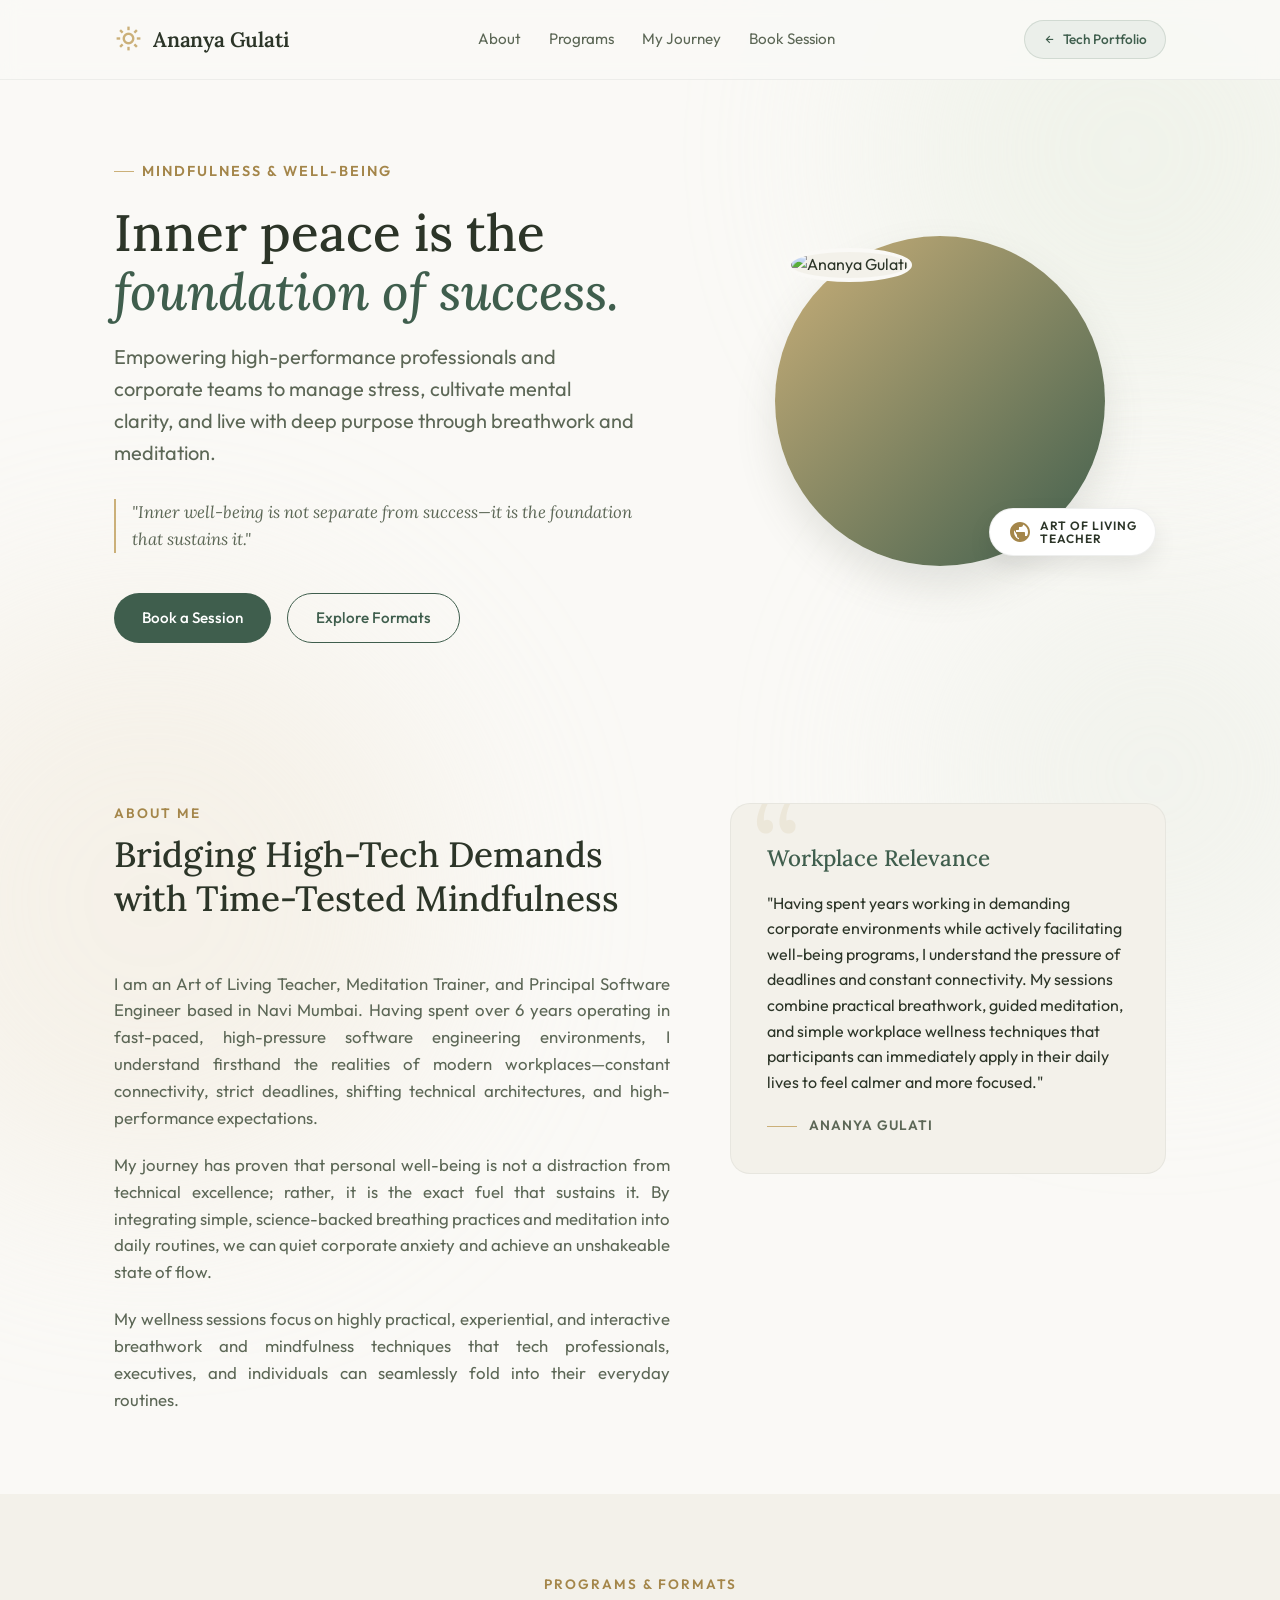
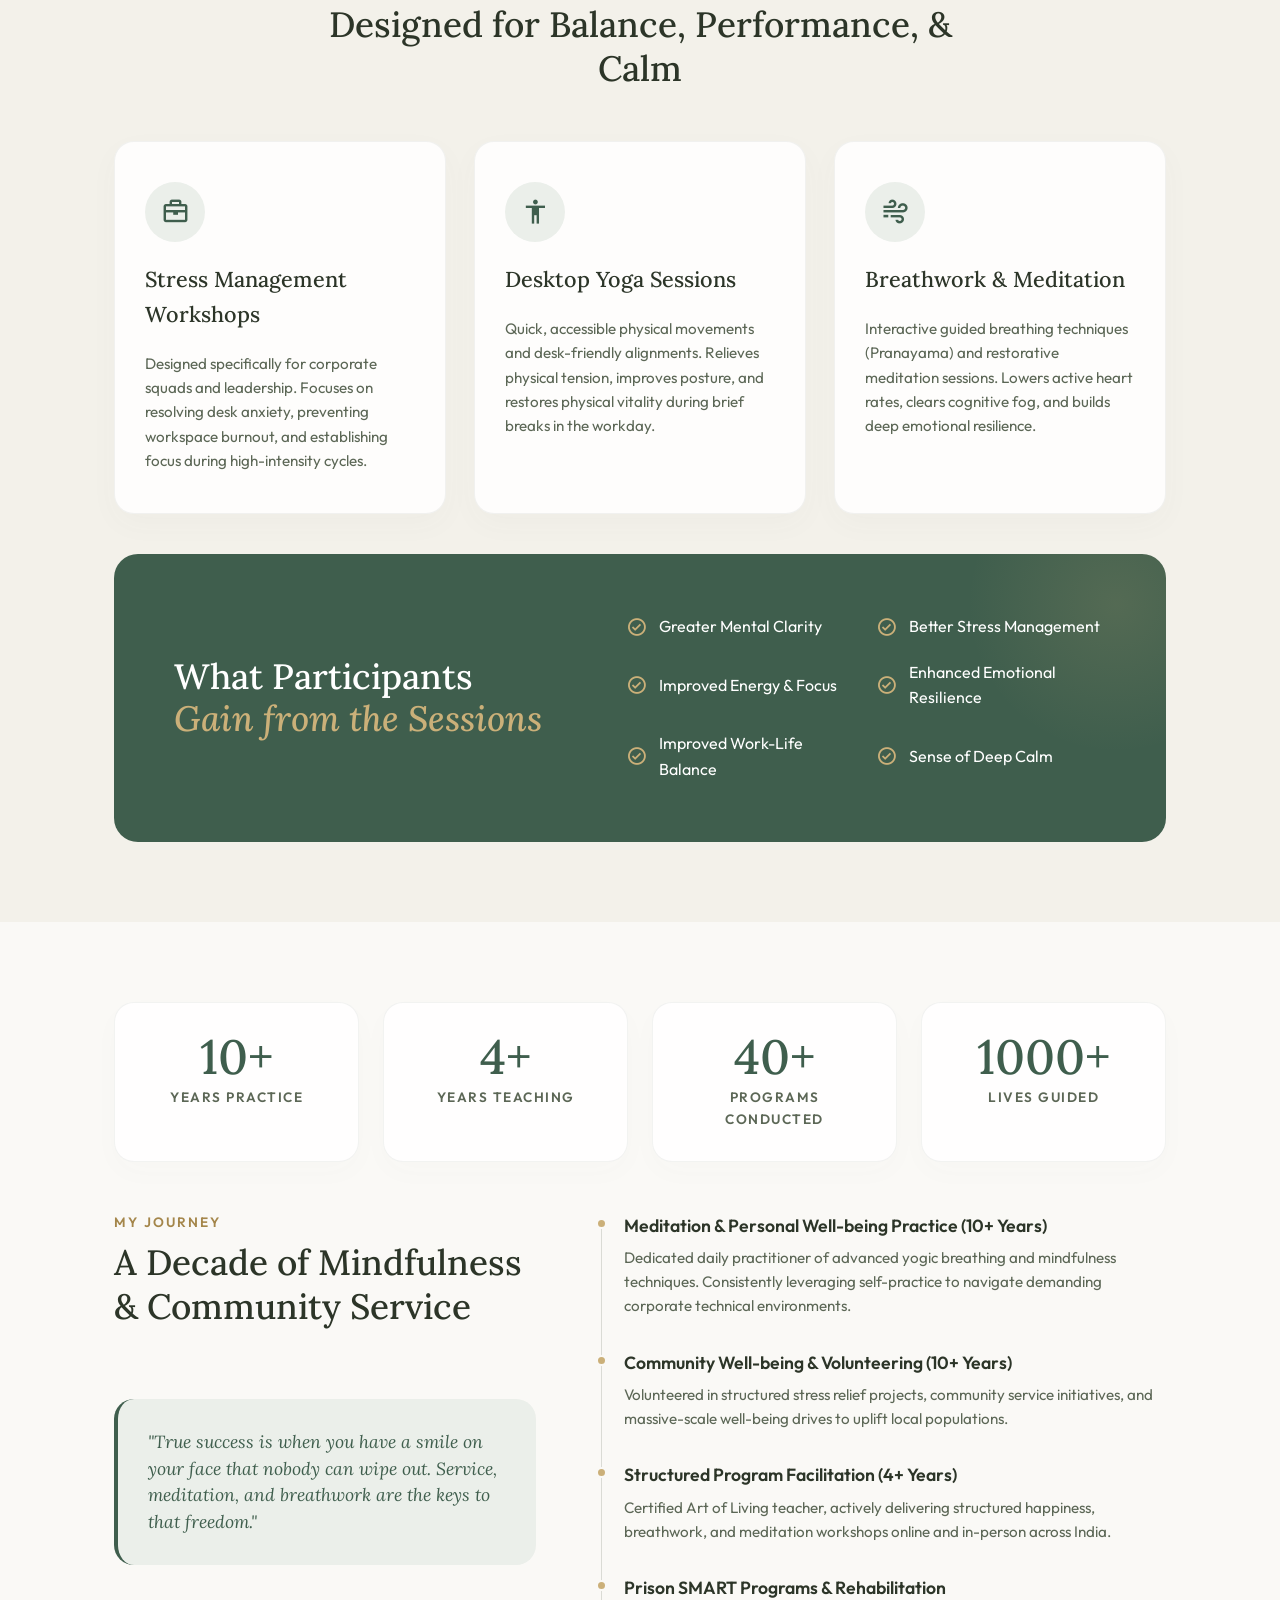
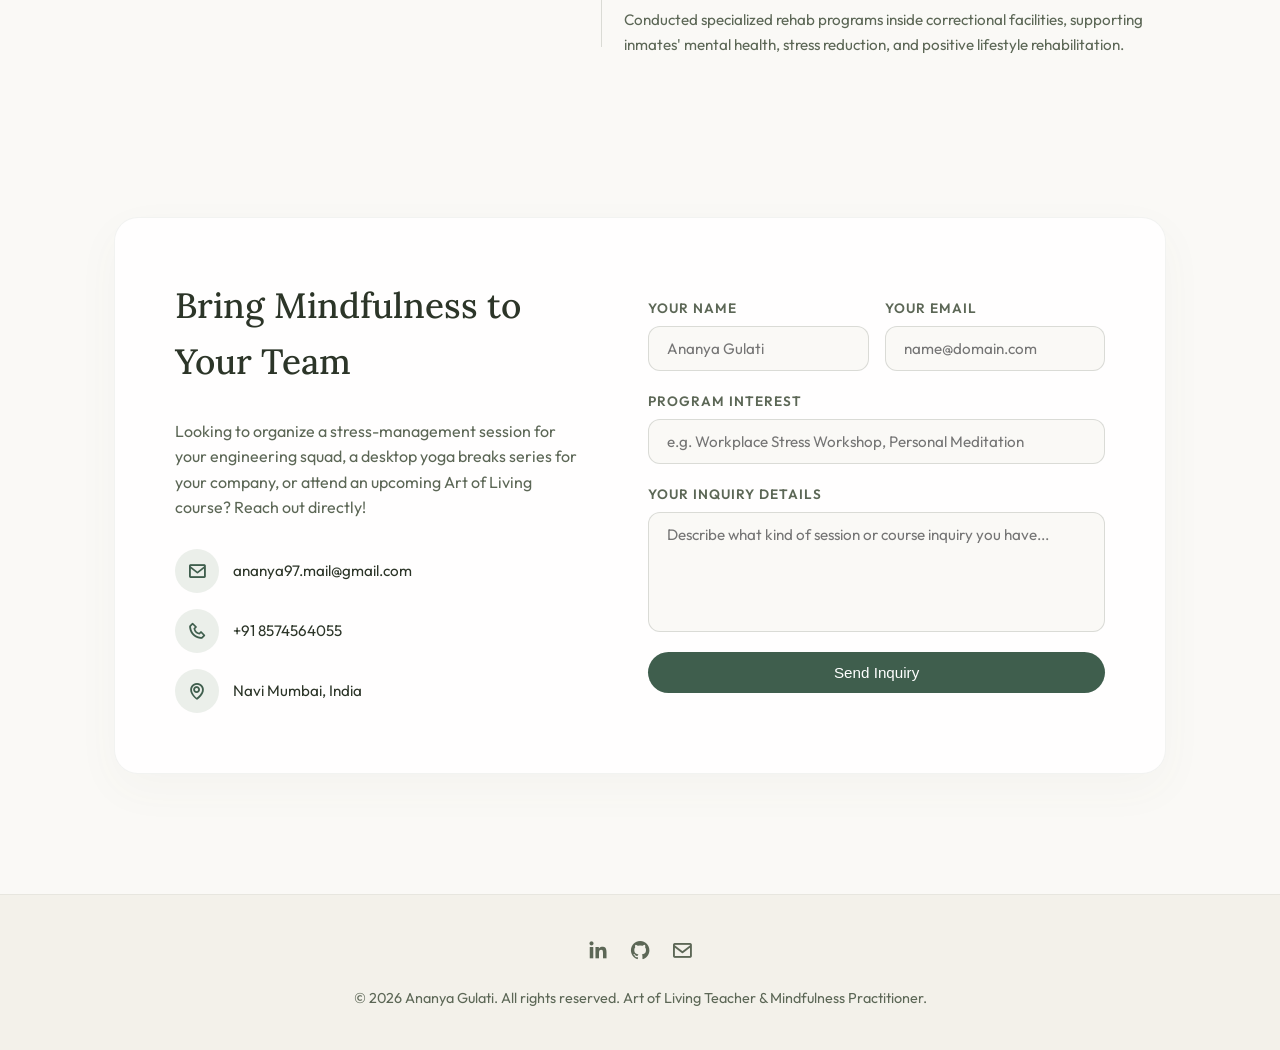
==== wellness.html @ fb7b88a0 "Add serene wellness and mindfulness subpage (wellness.html) and link in navigation" ====
<!DOCTYPE html>
<html lang="en">
<head>
    <meta charset="UTF-8">
    <meta name="viewport" content="width=device-width, initial-scale=1.0">
    <meta name="description" content="Ananya Gulati - Stress Management Facilitator, Meditation Trainer & Art of Living Teacher. Learn mindfulness, breathwork, and workplace stress relief.">
    <title>Ananya Gulati | Meditation Trainer & Art of Living Teacher</title>
    
    <!-- Fonts & Icons -->
    <link rel="preconnect" href="https://fonts.googleapis.com">
    <link rel="preconnect" href="https://fonts.gstatic.com" crossorigin>
    <link href="https://fonts.googleapis.com/css2?family=Lora:ital,wght@0,400;0,500;0,600;0,700;1,400&family=Outfit:wght@300;400;500;600;700&display=swap" rel="stylesheet">
    <link href="https://cdn.jsdelivr.net/npm/boxicons@2.1.4/css/boxicons.min.css" rel="stylesheet">
    
    <style>
        /* Color Palette & Variables */
        :root {
            --bg-primary: #FAF9F6;       /* Soft Alabaster Cream */
            --bg-secondary: #F3F1EA;     /* Gentle warm sand */
            --text-primary: #2C3528;     /* Deep forest black */
            --text-secondary: #5C6756;   /* Earthy sage gray */
            --accent-green: #3F5E4D;     /* Pine/Sage green */
            --accent-green-light: #EBEFEA; /* Light sage wash */
            --accent-gold: #CBB079;      /* Warm golden hour */
            --accent-gold-dark: #A4864A; /* Antique gold */
            --card-bg: rgba(255, 255, 255, 0.85);
            --transition: all 0.4s cubic-bezier(0.16, 1, 0.3, 1);
            --font-serif: 'Lora', Georgia, serif;
            --font-sans: 'Outfit', sans-serif;
        }

        /* Base Styles */
        * {
            box-sizing: border-box;
            margin: 0;
            padding: 0;
        }
        
        html {
            scroll-behavior: smooth;
        }

        body {
            background-color: var(--bg-primary);
            color: var(--text-primary);
            font-family: var(--font-sans);
            line-height: 1.6;
            overflow-x: hidden;
            -webkit-font-smoothing: antialiased;
        }

        /* Ambient organic background shapes */
        .ambient-shape {
            position: absolute;
            border-radius: 50%;
            filter: blur(100px);
            z-index: -1;
            opacity: 0.4;
            animation: float-shape 20s infinite alternate ease-in-out;
        }
        .shape-1 {
            top: -100px;
            right: -100px;
            width: 500px;
            height: 500px;
            background-color: #E2EADA;
        }
        .shape-2 {
            top: 600px;
            left: -150px;
            width: 600px;
            height: 600px;
            background-color: #EFE6D5;
            animation-delay: -5s;
        }
        .shape-3 {
            bottom: -100px;
            right: -100px;
            width: 450px;
            height: 450px;
            background-color: #E6EBE0;
            animation-delay: -10s;
        }

        @keyframes float-shape {
            0% { transform: translate(0, 0) scale(1); }
            100% { transform: translate(40px, 60px) scale(1.1); }
        }

        /* Container */
        .container {
            max-width: 1100px;
            margin: 0 auto;
            padding: 0 24px;
        }

        /* Typography */
        h1, h2, h3, .serif-font {
            font-family: var(--font-serif);
            font-weight: 500;
        }

        /* Custom Buttons */
        .btn {
            display: inline-flex;
            align-items: center;
            gap: 8px;
            padding: 12px 28px;
            border-radius: 50px;
            font-size: 0.95rem;
            font-weight: 500;
            text-decoration: none;
            transition: var(--transition);
            cursor: pointer;
            border: none;
        }
        .btn-primary {
            background-color: var(--accent-green);
            color: white;
        }
        .btn-primary:hover {
            background-color: var(--text-primary);
            transform: translateY(-2px);
            box-shadow: 0 8px 20px rgba(63, 94, 77, 0.2);
        }
        .btn-secondary {
            background-color: transparent;
            color: var(--accent-green);
            border: 1px solid var(--accent-green);
        }
        .btn-secondary:hover {
            background-color: var(--accent-green-light);
            transform: translateY(-2px);
        }

        /* Navigation */
        .navbar {
            position: fixed;
            top: 0;
            left: 0;
            width: 100%;
            height: 80px;
            display: flex;
            align-items: center;
            z-index: 1000;
            background-color: rgba(250, 249, 246, 0.85);
            backdrop-filter: blur(10px);
            border-bottom: 1px solid rgba(92, 103, 86, 0.08);
            transition: var(--transition);
        }
        .nav-container {
            display: flex;
            justify-content: space-between;
            align-items: center;
            width: 100%;
            max-width: 1100px;
            margin: 0 auto;
            padding: 0 24px;
        }
        .logo {
            display: flex;
            align-items: center;
            gap: 10px;
            text-decoration: none;
            color: var(--text-primary);
            font-weight: 600;
        }
        .logo-text {
            font-family: var(--font-serif);
            font-size: 1.3rem;
            letter-spacing: -0.2px;
        }
        .logo-icon {
            color: var(--accent-gold);
            font-size: 1.8rem;
        }
        .nav-links {
            display: flex;
            align-items: center;
            gap: 28px;
        }
        .nav-link {
            text-decoration: none;
            color: var(--text-secondary);
            font-size: 0.95rem;
            font-weight: 400;
            transition: var(--transition);
            position: relative;
            padding: 4px 0;
        }
        .nav-link:hover, .nav-link.active {
            color: var(--accent-green);
        }
        .nav-link::after {
            content: '';
            position: absolute;
            bottom: 0;
            left: 0;
            width: 0;
            height: 1.5px;
            background-color: var(--accent-gold);
            transition: var(--transition);
        }
        .nav-link:hover::after, .nav-link.active::after {
            width: 100%;
        }
        
        .nav-actions {
            display: flex;
            align-items: center;
            gap: 16px;
        }

        .back-portfolio-btn {
            font-size: 0.85rem;
            padding: 8px 18px;
            border-radius: 30px;
            background-color: var(--accent-green-light);
            color: var(--accent-green);
            text-decoration: none;
            font-weight: 500;
            display: flex;
            align-items: center;
            gap: 6px;
            transition: var(--transition);
            border: 1px solid rgba(63, 94, 77, 0.15);
        }
        .back-portfolio-btn:hover {
            background-color: var(--accent-green);
            color: white;
            transform: translateX(-3px);
        }

        /* Mobile drawer styles */
        .mobile-menu-toggle {
            display: none;
            background: none;
            border: none;
            font-size: 1.8rem;
            color: var(--text-primary);
            cursor: pointer;
        }

        /* Hero Section */
        .hero {
            padding-top: 160px;
            padding-bottom: 80px;
            position: relative;
        }
        .hero-grid {
            display: grid;
            grid-template-columns: 1.1fr 0.9fr;
            gap: 48px;
            align-items: center;
        }
        .hero-content {
            display: flex;
            flex-direction: column;
            gap: 20px;
        }
        .hero-tag {
            font-size: 0.9rem;
            font-weight: 600;
            color: var(--accent-gold-dark);
            text-transform: uppercase;
            letter-spacing: 2px;
            display: flex;
            align-items: center;
            gap: 8px;
        }
        .hero-tag::before {
            content: '';
            display: block;
            width: 20px;
            height: 1px;
            background-color: var(--accent-gold);
        }
        .hero-title {
            font-size: 3.2rem;
            line-height: 1.15;
            color: var(--text-primary);
        }
        .hero-title span {
            color: var(--accent-green);
            display: block;
            font-style: italic;
        }
        .hero-subtitle {
            font-size: 1.25rem;
            color: var(--text-secondary);
            font-weight: 400;
            max-width: 520px;
        }
        .hero-quote {
            border-left: 2px solid var(--accent-gold);
            padding-left: 16px;
            margin: 10px 0;
            font-family: var(--font-serif);
            font-style: italic;
            font-size: 1.05rem;
            color: var(--text-secondary);
        }
        .hero-actions {
            display: flex;
            gap: 16px;
            margin-top: 10px;
        }
        .hero-image-container {
            display: flex;
            justify-content: center;
            align-items: center;
            position: relative;
        }
        .hero-image-wrapper {
            position: relative;
            width: 330px;
            height: 330px;
            border-radius: 50%;
            padding: 12px;
            background: linear-gradient(135deg, var(--accent-gold), var(--accent-green));
            box-shadow: 0 20px 40px rgba(92, 103, 86, 0.15);
            animation: pulse-border 8s infinite alternate ease-in-out;
        }
        .hero-image {
            width: 100%;
            height: 100%;
            object-fit: cover;
            border-radius: 50%;
            background-color: var(--bg-secondary);
            border: 4px solid var(--bg-primary);
        }

        @keyframes pulse-border {
            0% { border-radius: 50%; }
            50% { border-radius: 45% 55% 48% 52% / 52% 48% 55% 45%; }
            100% { border-radius: 50%; }
        }

        .art-of-living-badge {
            position: absolute;
            bottom: 10px;
            right: 10px;
            background: white;
            border-radius: 50px;
            padding: 10px 18px;
            display: flex;
            align-items: center;
            gap: 8px;
            box-shadow: 0 10px 25px rgba(0, 0, 0, 0.08);
            border: 1px solid rgba(92, 103, 86, 0.1);
        }
        .badge-logo {
            width: 24px;
            height: 24px;
            fill: var(--accent-gold-dark);
        }
        .badge-text {
            font-size: 0.75rem;
            font-weight: 600;
            color: var(--text-primary);
            text-transform: uppercase;
            letter-spacing: 1px;
            line-height: 1.1;
        }

        /* Section Layouts */
        .section {
            padding: 80px 0;
            position: relative;
        }
        .section-header {
            max-width: 650px;
            margin-bottom: 50px;
        }
        .section-tag {
            font-size: 0.85rem;
            font-weight: 600;
            color: var(--accent-gold-dark);
            text-transform: uppercase;
            letter-spacing: 2px;
            margin-bottom: 8px;
            display: block;
        }
        .section-title {
            font-size: 2.2rem;
            color: var(--text-primary);
            line-height: 1.25;
        }

        /* About Section */
        .about-grid {
            display: grid;
            grid-template-columns: 1.12fr 0.88fr;
            gap: 60px;
            align-items: flex-start;
        }
        .about-text {
            display: flex;
            flex-direction: column;
            gap: 20px;
            font-size: 1.05rem;
            color: var(--text-secondary);
        }
        .about-text p {
            text-align: justify;
        }
        .about-highlight-card {
            background-color: var(--bg-secondary);
            border-radius: 20px;
            padding: 36px;
            border: 1px solid rgba(92, 103, 86, 0.08);
            position: relative;
            overflow: hidden;
        }
        .about-highlight-card::before {
            content: '“';
            position: absolute;
            top: -20px;
            left: 20px;
            font-family: var(--font-serif);
            font-size: 8rem;
            color: rgba(203, 176, 121, 0.15);
            line-height: 1;
        }
        .about-highlight-title {
            font-size: 1.4rem;
            color: var(--accent-green);
            margin-bottom: 15px;
            position: relative;
            z-index: 1;
        }
        .about-highlight-desc {
            color: var(--text-primary);
            font-size: 1rem;
            line-height: 1.6;
            margin-bottom: 20px;
            position: relative;
            z-index: 1;
        }
        .about-highlight-author {
            display: flex;
            align-items: center;
            gap: 12px;
        }
        .author-line {
            width: 30px;
            height: 1px;
            background-color: var(--accent-gold);
        }
        .author-name {
            font-size: 0.85rem;
            font-weight: 600;
            text-transform: uppercase;
            letter-spacing: 1px;
            color: var(--text-secondary);
        }

        /* Programs/Formats Section */
        .programs-grid {
            display: grid;
            grid-template-columns: repeat(3, 1fr);
            gap: 28px;
        }
        .program-card {
            background-color: var(--card-bg);
            border-radius: 20px;
            padding: 40px 30px;
            border: 1px solid rgba(92, 103, 86, 0.08);
            box-shadow: 0 10px 30px rgba(92, 103, 86, 0.03);
            display: flex;
            flex-direction: column;
            gap: 20px;
            transition: var(--transition);
        }
        .program-card:hover {
            transform: translateY(-5px);
            box-shadow: 0 15px 40px rgba(92, 103, 86, 0.08);
            border-color: rgba(63, 94, 77, 0.2);
        }
        .program-icon-wrapper {
            width: 60px;
            height: 60px;
            border-radius: 50%;
            background-color: var(--accent-green-light);
            color: var(--accent-green);
            display: flex;
            justify-content: center;
            align-items: center;
            font-size: 1.8rem;
            transition: var(--transition);
        }
        .program-card:hover .program-icon-wrapper {
            background-color: var(--accent-green);
            color: white;
            transform: rotate(5deg) scale(1.05);
        }
        .program-title {
            font-size: 1.35rem;
            color: var(--text-primary);
        }
        .program-desc {
            font-size: 0.95rem;
            color: var(--text-secondary);
            line-height: 1.6;
        }

        /* Benefits split-screen */
        .benefits-banner {
            background-color: var(--accent-green);
            color: white;
            border-radius: 24px;
            padding: 60px;
            margin-top: 40px;
            overflow: hidden;
            position: relative;
        }
        .benefits-banner::after {
            content: '';
            position: absolute;
            right: -100px;
            top: -100px;
            width: 300px;
            height: 300px;
            border-radius: 50%;
            background: radial-gradient(circle, rgba(203, 176, 121, 0.15) 0%, transparent 70%);
        }
        .benefits-grid {
            display: grid;
            grid-template-columns: 0.9fr 1.1fr;
            gap: 60px;
            align-items: center;
            position: relative;
            z-index: 1;
        }
        .benefits-title {
            font-size: 2.2rem;
            line-height: 1.2;
            color: white;
        }
        .benefits-title span {
            color: var(--accent-gold);
            font-style: italic;
            display: block;
        }
        .benefits-list {
            display: grid;
            grid-template-columns: repeat(2, 1fr);
            gap: 20px;
        }
        .benefit-item {
            display: flex;
            align-items: center;
            gap: 12px;
            font-size: 1rem;
        }
        .benefit-icon {
            font-size: 1.3rem;
            color: var(--accent-gold);
            flex-shrink: 0;
        }

        /* Stats Row */
        .stats-grid {
            display: grid;
            grid-template-columns: repeat(4, 1fr);
            gap: 24px;
            margin-bottom: 50px;
        }
        .stat-card {
            background-color: var(--card-bg);
            border-radius: 20px;
            padding: 30px;
            text-align: center;
            border: 1px solid rgba(92, 103, 86, 0.08);
            box-shadow: 0 10px 30px rgba(92, 103, 86, 0.02);
            transition: var(--transition);
        }
        .stat-card:hover {
            transform: translateY(-2px);
            border-color: var(--accent-gold);
        }
        .stat-number {
            font-family: var(--font-serif);
            font-size: 3rem;
            font-weight: 500;
            color: var(--accent-green);
            line-height: 1;
            margin-bottom: 6px;
        }
        .stat-label {
            font-size: 0.85rem;
            font-weight: 600;
            color: var(--text-secondary);
            text-transform: uppercase;
            letter-spacing: 1.5px;
        }

        /* Journey Timeline */
        .journey-grid {
            display: grid;
            grid-template-columns: 0.85fr 1.15fr;
            gap: 60px;
            align-items: flex-start;
        }
        .journey-left {
            display: flex;
            flex-direction: column;
            gap: 20px;
        }
        .journey-quote {
            background-color: var(--accent-green-light);
            border-radius: 20px;
            padding: 30px;
            border-left: 4px solid var(--accent-green);
            font-family: var(--font-serif);
            font-style: italic;
            font-size: 1.1rem;
            color: var(--accent-green);
            line-height: 1.5;
        }
        .timeline {
            position: relative;
            padding-left: 28px;
        }
        .timeline::before {
            content: '';
            position: absolute;
            left: 5px;
            top: 10px;
            bottom: 10px;
            width: 1px;
            background-color: rgba(92, 103, 86, 0.2);
        }
        .timeline-item {
            position: relative;
            margin-bottom: 30px;
        }
        .timeline-item:last-child {
            margin-bottom: 0;
        }
        .timeline-dot {
            position: absolute;
            left: -28px;
            top: 6px;
            width: 11px;
            height: 11px;
            border-radius: 50%;
            background-color: var(--accent-gold);
            border: 2px solid var(--bg-primary);
            transition: var(--transition);
        }
        .timeline-item:hover .timeline-dot {
            background-color: var(--accent-green);
            transform: scale(1.2);
        }
        .timeline-title {
            font-size: 1.1rem;
            font-weight: 600;
            color: var(--text-primary);
            margin-bottom: 6px;
        }
        .timeline-desc {
            font-size: 0.95rem;
            color: var(--text-secondary);
            line-height: 1.6;
        }

        /* Booking / Contact section */
        .contact-card {
            background-color: var(--card-bg);
            border-radius: 24px;
            border: 1px solid rgba(92, 103, 86, 0.08);
            box-shadow: 0 15px 45px rgba(92, 103, 86, 0.04);
            padding: 60px;
            display: grid;
            grid-template-columns: 0.95fr 1.05fr;
            gap: 60px;
            align-items: center;
        }
        .contact-info-panel {
            display: flex;
            flex-direction: column;
            gap: 28px;
        }
        .contact-info-title {
            font-size: 2.2rem;
            color: var(--text-primary);
        }
        .contact-info-desc {
            color: var(--text-secondary);
            font-size: 1rem;
            line-height: 1.6;
        }
        .contact-details {
            display: flex;
            flex-direction: column;
            gap: 16px;
        }
        .contact-detail-item {
            display: flex;
            align-items: center;
            gap: 14px;
            color: var(--text-primary);
            text-decoration: none;
            font-size: 0.95rem;
            transition: var(--transition);
        }
        .contact-detail-item:hover {
            color: var(--accent-green);
        }
        .contact-icon {
            width: 44px;
            height: 44px;
            border-radius: 50%;
            background-color: var(--accent-green-light);
            color: var(--accent-green);
            display: flex;
            justify-content: center;
            align-items: center;
            font-size: 1.25rem;
        }
        
        /* Form inputs */
        .booking-form {
            display: flex;
            flex-direction: column;
            gap: 20px;
        }
        .form-row {
            display: grid;
            grid-template-columns: repeat(2, 1fr);
            gap: 16px;
        }
        .form-group {
            display: flex;
            flex-direction: column;
            gap: 6px;
        }
        .form-label {
            font-size: 0.85rem;
            font-weight: 600;
            color: var(--text-secondary);
            text-transform: uppercase;
            letter-spacing: 1px;
        }
        .form-input, .form-textarea {
            width: 100%;
            padding: 12px 18px;
            border-radius: 12px;
            border: 1px solid rgba(92, 103, 86, 0.2);
            background-color: var(--bg-primary);
            color: var(--text-primary);
            font-family: var(--font-sans);
            font-size: 0.95rem;
            transition: var(--transition);
        }
        .form-input:focus, .form-textarea:focus {
            outline: none;
            border-color: var(--accent-green);
            background-color: white;
            box-shadow: 0 0 0 3px rgba(63, 94, 77, 0.1);
        }
        .form-textarea {
            height: 120px;
            resize: none;
        }

        /* Footer */
        footer {
            background-color: var(--bg-secondary);
            padding: 40px 0;
            border-top: 1px solid rgba(92, 103, 86, 0.08);
            text-align: center;
            font-size: 0.9rem;
            color: var(--text-secondary);
        }
        .footer-socials {
            display: flex;
            justify-content: center;
            gap: 20px;
            margin-bottom: 16px;
        }
        .social-link {
            font-size: 1.4rem;
            color: var(--text-secondary);
            transition: var(--transition);
        }
        .social-link:hover {
            color: var(--accent-green);
            transform: translateY(-2px);
        }

        /* Mobile Responsive */
        @media (max-width: 992px) {
            .hero-grid, .about-grid, .journey-grid, .contact-card {
                grid-template-columns: 1fr;
                gap: 40px;
            }
            .hero-content {
                order: 2;
                text-align: center;
                align-items: center;
            }
            .hero-image-container {
                order: 1;
            }
            .hero-subtitle {
                margin: 0 auto;
            }
            .hero-quote {
                border-left: none;
                border-top: 1px solid var(--accent-gold);
                border-bottom: 1px solid var(--accent-gold);
                padding: 12px 0;
                max-width: 500px;
            }
            .programs-grid {
                grid-template-columns: 1fr;
                gap: 20px;
            }
            .benefits-grid {
                grid-template-columns: 1fr;
                gap: 30px;
            }
            .stats-grid {
                grid-template-columns: repeat(2, 1fr);
                gap: 16px;
            }
            .contact-info-panel {
                text-align: center;
                align-items: center;
            }
        }
        @media (max-width: 768px) {
            .navbar {
                height: 70px;
            }
            .nav-links {
                display: none; /* Add slide in panel if required, keeping it simple for now */
            }
            .mobile-menu-toggle {
                display: block;
            }
            .hero-title {
                font-size: 2.4rem;
            }
            .contact-card {
                padding: 30px 20px;
            }
            .form-row {
                grid-template-columns: 1fr;
            }
        }
        
        /* Form response styles */
        .form-message {
            padding: 12px;
            border-radius: 8px;
            font-size: 0.95rem;
            display: none;
            margin-top: 10px;
            text-align: center;
        }
        .form-message.success {
            background-color: rgba(63, 94, 77, 0.1);
            color: var(--accent-green);
            border: 1px solid rgba(63, 94, 77, 0.2);
            display: block;
        }
    </style>
</head>
<body>
    <!-- Ambient Blur Background Shapes -->
    <div class="ambient-shape shape-1"></div>
    <div class="ambient-shape shape-2"></div>
    <div class="ambient-shape shape-3"></div>

    <!-- Navigation Bar -->
    <header class="navbar">
        <div class="nav-container">
            <a href="#" class="logo">
                <i class="bx bx-sun logo-icon"></i>
                <span class="logo-text">Ananya Gulati</span>
            </a>
            
            <nav class="nav-links">
                <a href="#about" class="nav-link active">About</a>
                <a href="#programs" class="nav-link">Programs</a>
                <a href="#journey" class="nav-link">My Journey</a>
                <a href="#contact" class="nav-link">Book Session</a>
            </nav>
            
            <div class="nav-actions">
                <a href="index.html" class="back-portfolio-btn">
                    <i class="bx bx-left-arrow-alt"></i> Tech Portfolio
                </a>
            </div>
        </div>
    </header>

    <!-- Main Content -->
    <main>
        <!-- Hero Section -->
        <section id="hero" class="hero">
            <div class="container">
                <div class="hero-grid">
                    <div class="hero-content">
                        <span class="hero-tag">Mindfulness & Well-being</span>
                        <h1 class="hero-title">Inner peace is the <span>foundation of success.</span></h1>
                        <p class="hero-subtitle">
                            Empowering high-performance professionals and corporate teams to manage stress, cultivate mental clarity, and live with deep purpose through breathwork and meditation.
                        </p>
                        <div class="hero-quote">
                            "Inner well-being is not separate from success—it is the foundation that sustains it."
                        </div>
                        <div class="hero-actions">
                            <a href="#contact" class="btn btn-primary">Book a Session</a>
                            <a href="#programs" class="btn btn-secondary">Explore Formats</a>
                        </div>
                    </div>
                    
                    <div class="hero-image-container">
                        <div class="hero-image-wrapper">
                            <img src="https://avatars.githubusercontent.com/u/18749212?v=4" alt="Ananya Gulati" class="hero-image">
                        </div>
                        
                        <!-- Art of Living logo badge -->
                        <div class="art-of-living-badge">
                            <svg class="badge-logo" viewBox="0 0 24 24">
                                <path d="M12 2C6.48 2 2 6.48 2 12s4.48 10 10 10 10-4.48 10-10S17.52 2 12 2zm1 17.93c-3.95-.49-7-3.85-7-7.93 0-.62.08-1.21.21-1.79L9 15v1c0 1.1.9 2 2 2v1.93zm6.9-2.54c-.26-.81-1-1.39-1.9-1.39h-1v-3c0-.55-.45-1-1-1H8v-2h2c.55 0 1-.45 1-1V7h2c1.1 0 2-.9 2-2v-.41c2.93 1.19 5 4.06 5 7.41 0 2.08-.8 3.97-2.1 5.39z"/>
                            </svg>
                            <span class="badge-text">Art of Living<br>Teacher</span>
                        </div>
                    </div>
                </div>
            </div>
        </section>

        <!-- About Section -->
        <section id="about" class="section">
            <div class="container">
                <div class="about-grid">
                    <div class="about-content">
                        <div class="section-header">
                            <span class="section-tag">About Me</span>
                            <h2 class="section-title">Bridging High-Tech Demands with Time-Tested Mindfulness</h2>
                        </div>
                        <div class="about-text">
                            <p>
                                I am an Art of Living Teacher, Meditation Trainer, and Principal Software Engineer based in Navi Mumbai. Having spent over 6 years operating in fast-paced, high-pressure software engineering environments, I understand firsthand the realities of modern workplaces—constant connectivity, strict deadlines, shifting technical architectures, and high-performance expectations.
                            </p>
                            <p>
                                My journey has proven that personal well-being is not a distraction from technical excellence; rather, it is the exact fuel that sustains it. By integrating simple, science-backed breathing practices and meditation into daily routines, we can quiet corporate anxiety and achieve an unshakeable state of flow.
                            </p>
                            <p>
                                My wellness sessions focus on highly practical, experiential, and interactive breathwork and mindfulness techniques that tech professionals, executives, and individuals can seamlessly fold into their everyday routines.
                            </p>
                        </div>
                    </div>
                    
                    <div class="about-sidebar">
                        <div class="about-highlight-card">
                            <h3 class="about-highlight-title">Workplace Relevance</h3>
                            <p class="about-highlight-desc">
                                "Having spent years working in demanding corporate environments while actively facilitating well-being programs, I understand the pressure of deadlines and constant connectivity. My sessions combine practical breathwork, guided meditation, and simple workplace wellness techniques that participants can immediately apply in their daily lives to feel calmer and more focused."
                            </p>
                            <div class="about-highlight-author">
                                <span class="author-line"></span>
                                <span class="author-name">Ananya Gulati</span>
                            </div>
                        </div>
                    </div>
                </div>
            </div>
        </section>

        <!-- Session Formats Section -->
        <section id="programs" class="section" style="background-color: var(--bg-secondary);">
            <div class="container">
                <div class="section-header" style="margin: 0 auto 50px auto; text-align: center;">
                    <span class="section-tag">Programs & Formats</span>
                    <h2 class="section-title">Designed for Balance, Performance, & Calm</h2>
                </div>
                
                <div class="programs-grid">
                    <!-- Format 1 -->
                    <div class="program-card">
                        <div class="program-icon-wrapper">
                            <i class="bx bx-briefcase"></i>
                        </div>
                        <h3 class="program-title">Stress Management Workshops</h3>
                        <p class="program-desc">
                            Designed specifically for corporate squads and leadership. Focuses on resolving desk anxiety, preventing workspace burnout, and establishing focus during high-intensity cycles.
                        </p>
                    </div>
                    
                    <!-- Format 2 -->
                    <div class="program-card">
                        <div class="program-icon-wrapper">
                            <i class="bx bx-body"></i>
                        </div>
                        <h3 class="program-title">Desktop Yoga Sessions</h3>
                        <p class="program-desc">
                            Quick, accessible physical movements and desk-friendly alignments. Relieves physical tension, improves posture, and restores physical vitality during brief breaks in the workday.
                        </p>
                    </div>
                    
                    <!-- Format 3 -->
                    <div class="program-card">
                        <div class="program-icon-wrapper">
                            <i class="bx bx-wind"></i>
                        </div>
                        <h3 class="program-title">Breathwork & Meditation</h3>
                        <p class="program-desc">
                            Interactive guided breathing techniques (Pranayama) and restorative meditation sessions. Lowers active heart rates, clears cognitive fog, and builds deep emotional resilience.
                        </p>
                    </div>
                </div>

                <!-- What Participants Gain Banner -->
                <div class="benefits-banner">
                    <div class="benefits-grid">
                        <h3 class="benefits-title">
                            What Participants <span>Gain from the Sessions</span>
                        </h3>
                        <div class="benefits-list">
                            <div class="benefit-item">
                                <i class="bx bx-check-circle benefit-icon"></i>
                                <span>Greater Mental Clarity</span>
                            </div>
                            <div class="benefit-item">
                                <i class="bx bx-check-circle benefit-icon"></i>
                                <span>Better Stress Management</span>
                            </div>
                            <div class="benefit-item">
                                <i class="bx bx-check-circle benefit-icon"></i>
                                <span>Improved Energy & Focus</span>
                            </div>
                            <div class="benefit-item">
                                <i class="bx bx-check-circle benefit-icon"></i>
                                <span>Enhanced Emotional Resilience</span>
                            </div>
                            <div class="benefit-item">
                                <i class="bx bx-check-circle benefit-icon"></i>
                                <span>Improved Work-Life Balance</span>
                            </div>
                            <div class="benefit-item">
                                <i class="bx bx-check-circle benefit-icon"></i>
                                <span>Sense of Deep Calm</span>
                            </div>
                        </div>
                    </div>
                </div>
            </div>
        </section>

        <!-- Journey Section -->
        <section id="journey" class="section">
            <div class="container">
                <!-- Stats Row -->
                <div class="stats-grid">
                    <div class="stat-card">
                        <div class="stat-number">10+</div>
                        <div class="stat-label">Years Practice</div>
                    </div>
                    <div class="stat-card">
                        <div class="stat-number">4+</div>
                        <div class="stat-label">Years Teaching</div>
                    </div>
                    <div class="stat-card">
                        <div class="stat-number">40+</div>
                        <div class="stat-label">Programs Conducted</div>
                    </div>
                    <div class="stat-card">
                        <div class="stat-number">1000+</div>
                        <div class="stat-label">Lives Guided</div>
                    </div>
                </div>

                <div class="journey-grid">
                    <div class="journey-left">
                        <div class="section-header">
                            <span class="section-tag">My Journey</span>
                            <h2 class="section-title">A Decade of Mindfulness & Community Service</h2>
                        </div>
                        <div class="journey-quote">
                            "True success is when you have a smile on your face that nobody can wipe out. Service, meditation, and breathwork are the keys to that freedom."
                        </div>
                    </div>
                    
                    <div class="journey-right">
                        <div class="timeline">
                            <div class="timeline-item">
                                <div class="timeline-dot"></div>
                                <h4 class="timeline-title">Meditation & Personal Well-being Practice (10+ Years)</h4>
                                <p class="timeline-desc">Dedicated daily practitioner of advanced yogic breathing and mindfulness techniques. Consistently leveraging self-practice to navigate demanding corporate technical environments.</p>
                            </div>
                            
                            <div class="timeline-item">
                                <div class="timeline-dot"></div>
                                <h4 class="timeline-title">Community Well-being & Volunteering (10+ Years)</h4>
                                <p class="timeline-desc">Volunteered in structured stress relief projects, community service initiatives, and massive-scale well-being drives to uplift local populations.</p>
                            </div>
                            
                            <div class="timeline-item">
                                <div class="timeline-dot"></div>
                                <h4 class="timeline-title">Structured Program Facilitation (4+ Years)</h4>
                                <p class="timeline-desc">Certified Art of Living teacher, actively delivering structured happiness, breathwork, and meditation workshops online and in-person across India.</p>
                            </div>
                            
                            <div class="timeline-item">
                                <div class="timeline-dot"></div>
                                <h4 class="timeline-title">Prison SMART Programs & Rehabilitation</h4>
                                <p class="timeline-desc">Conducted specialized rehab programs inside correctional facilities, supporting inmates' mental health, stress reduction, and positive lifestyle rehabilitation.</p>
                            </div>
                        </div>
                    </div>
                </div>
            </div>
        </section>

        <!-- Booking Section -->
        <section id="contact" class="section" style="padding-bottom: 120px;">
            <div class="container">
                <div class="contact-card">
                    <div class="contact-info-panel">
                        <h2 class="contact-info-title">Bring Mindfulness to Your Team</h2>
                        <p class="contact-info-desc">
                            Looking to organize a stress-management session for your engineering squad, a desktop yoga breaks series for your company, or attend an upcoming Art of Living course? Reach out directly!
                        </p>
                        <div class="contact-details">
                            <a href="mailto:ananya97.mail@gmail.com" class="contact-detail-item">
                                <div class="contact-icon"><i class="bx bx-envelope"></i></div>
                                <span>ananya97.mail@gmail.com</span>
                            </a>
                            <a href="tel:+918574564055" class="contact-detail-item">
                                <div class="contact-icon"><i class="bx bx-phone"></i></div>
                                <span>+91 8574564055</span>
                            </a>
                            <div class="contact-detail-item">
                                <div class="contact-icon"><i class="bx bx-map"></i></div>
                                <span>Navi Mumbai, India</span>
                            </div>
                        </div>
                    </div>
                    
                    <div class="contact-form-panel">
                        <!-- Form submits via FormSubmit AJAX API to user email -->
                        <form id="wellness-form" class="booking-form" action="https://formsubmit.co/ajax/ananya97.mail@gmail.com" method="POST">
                            <input type="text" name="_honey" style="display:none">
                            <input type="hidden" name="_subject" value="New Wellness/Meditation Inquiry from Website">
                            <input type="hidden" name="_template" value="table">
                            
                            <div class="form-row">
                                <div class="form-group">
                                    <label class="form-label" for="w-name">Your Name</label>
                                    <input type="text" id="w-name" name="name" class="form-input" placeholder="Ananya Gulati" required>
                                </div>
                                <div class="form-group">
                                    <label class="form-label" for="w-email">Your Email</label>
                                    <input type="email" id="w-email" name="email" class="form-input" placeholder="name@domain.com" required>
                                </div>
                            </div>
                            
                            <div class="form-group">
                                <label class="form-label" for="w-interest">Program Interest</label>
                                <input type="text" id="w-interest" name="program_interest" class="form-input" placeholder="e.g. Workplace Stress Workshop, Personal Meditation" required>
                            </div>
                            
                            <div class="form-group">
                                <label class="form-label" for="w-message">Your Inquiry Details</label>
                                <textarea id="w-message" name="message" class="form-textarea" placeholder="Describe what kind of session or course inquiry you have..." required></textarea>
                            </div>
                            
                            <button type="submit" class="btn btn-primary" style="justify-content: center; width: 100%;">Send Inquiry</button>
                            <div id="form-result" class="form-message"></div>
                        </form>
                    </div>
                </div>
            </div>
        </section>
    </main>

    <!-- Footer -->
    <footer>
        <div class="container">
            <div class="footer-socials">
                <a href="https://linkedin.com/in/ananya-gulati" target="_blank" class="social-link"><i class="bx bxl-linkedin"></i></a>
                <a href="https://github.com/ananya-gulati" target="_blank" class="social-link"><i class="bx bxl-github"></i></a>
                <a href="mailto:ananya97.mail@gmail.com" class="social-link"><i class="bx bx-envelope"></i></a>
            </div>
            <p>&copy; 2026 Ananya Gulati. All rights reserved. Art of Living Teacher & Mindfulness Practitioner.</p>
        </div>
    </footer>

    <script>
        // Simple scrollspy & active nav states
        const sections = document.querySelectorAll('section[id]');
        const navLinks = document.querySelectorAll('.nav-link');

        window.addEventListener('scroll', () => {
            let current = '';
            sections.forEach(section => {
                const sectionTop = section.offsetTop;
                const sectionHeight = section.clientHeight;
                if (pageYOffset >= (sectionTop - 120)) {
                    current = section.getAttribute('id');
                }
            });

            navLinks.forEach(link => {
                link.classList.remove('active');
                if (link.getAttribute('href') === `#${current}`) {
                    link.classList.add('active');
                }
            });
        });

        // Form Submission Logic
        const form = document.getElementById('wellness-form');
        const formResult = document.getElementById('form-result');

        form.addEventListener('submit', function(e) {
            e.preventDefault();
            formResult.style.display = 'block';
            formResult.className = 'form-message';
            formResult.textContent = 'Sending inquiry...';

            const formData = new FormData(form);
            const object = {};
            formData.forEach((value, key) => object[key] = value);
            const json = JSON.stringify(object);

            fetch(form.action, {
                method: 'POST',
                headers: {
                    'Content-Type': 'application/json',
                    'Accept': 'application/json'
                },
                body: json
            })
            .then(async (response) => {
                let json = await response.json();
                if (response.status === 200) {
                    formResult.className = 'form-message success';
                    formResult.textContent = 'Inquiry sent successfully! I will reach out soon.';
                    form.reset();
                } else {
                    console.log(response);
                    formResult.className = 'form-message error';
                    formResult.textContent = json.message || 'Something went wrong. Please try again.';
                }
            })
            .catch(error => {
                console.log(error);
                formResult.className = 'form-message error';
                formResult.textContent = 'Network error. Please try again later.';
            });
        });
    </script>
</body>
</html>
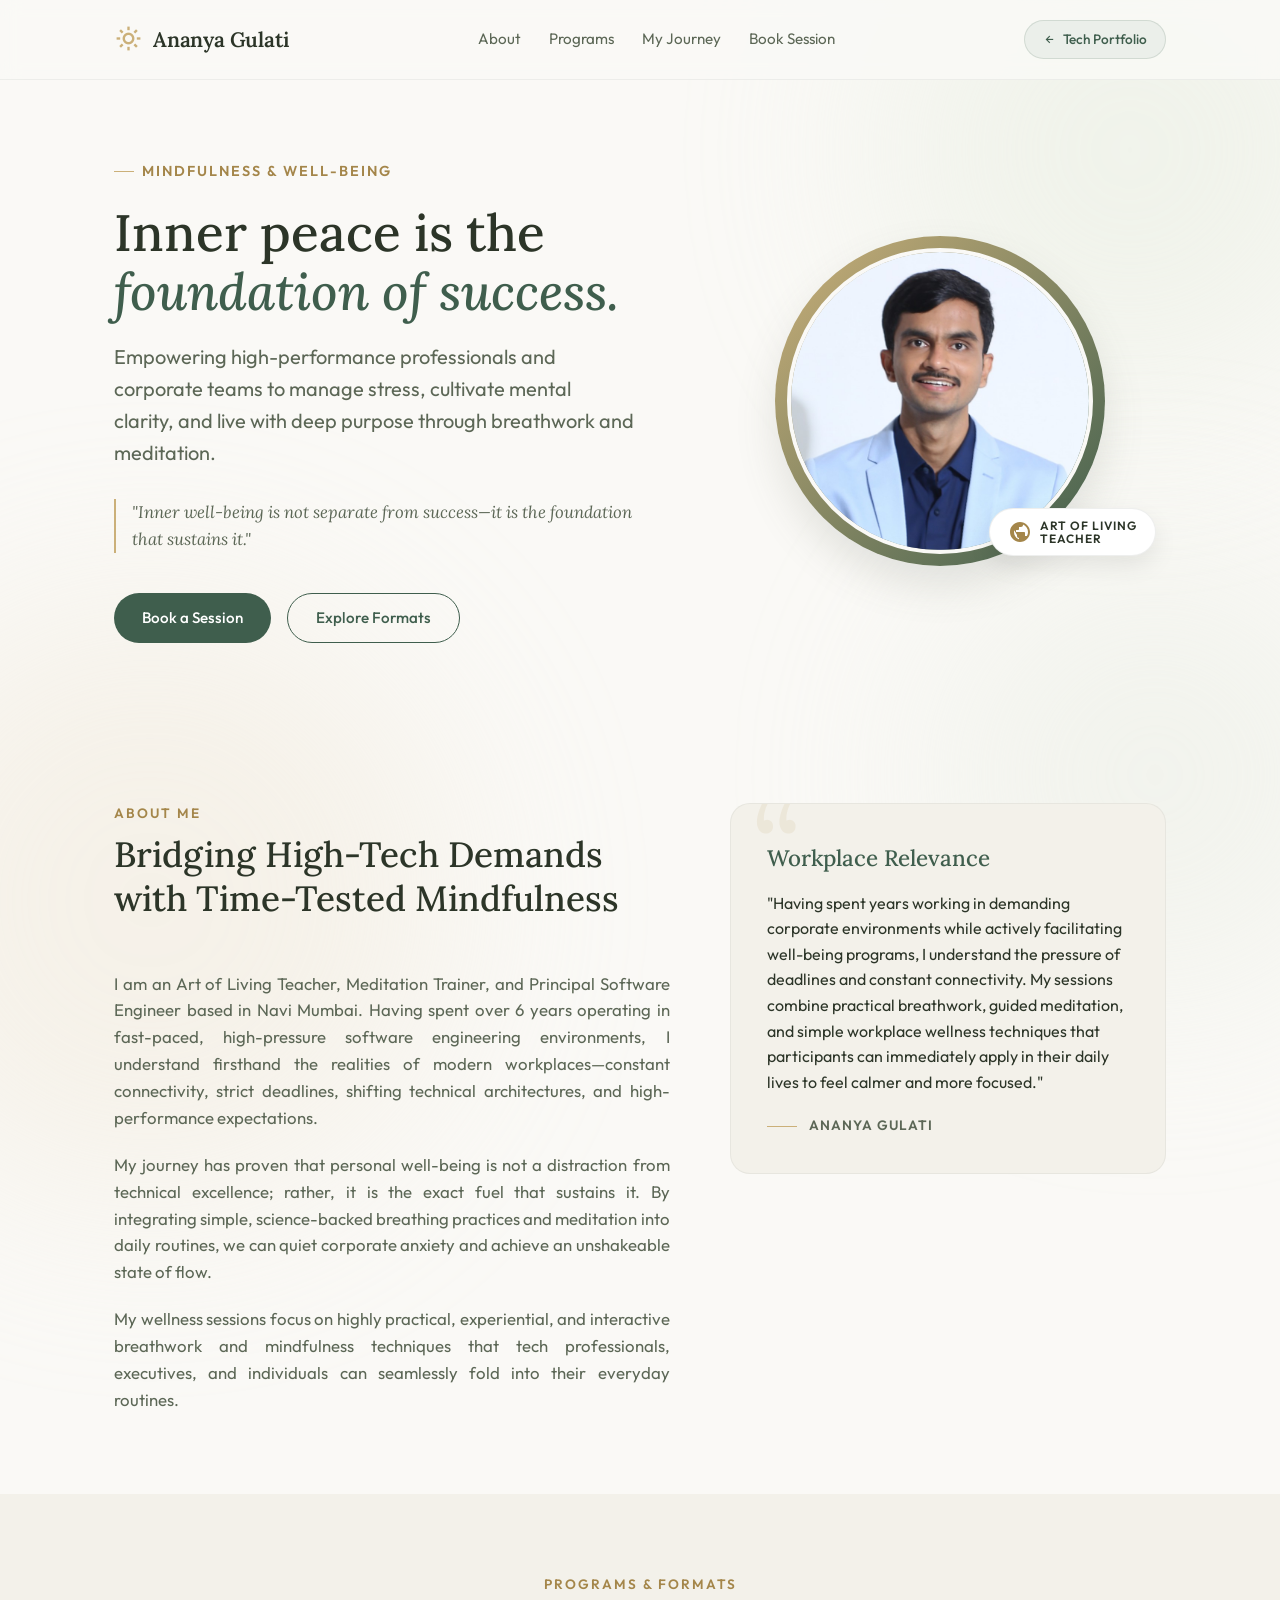
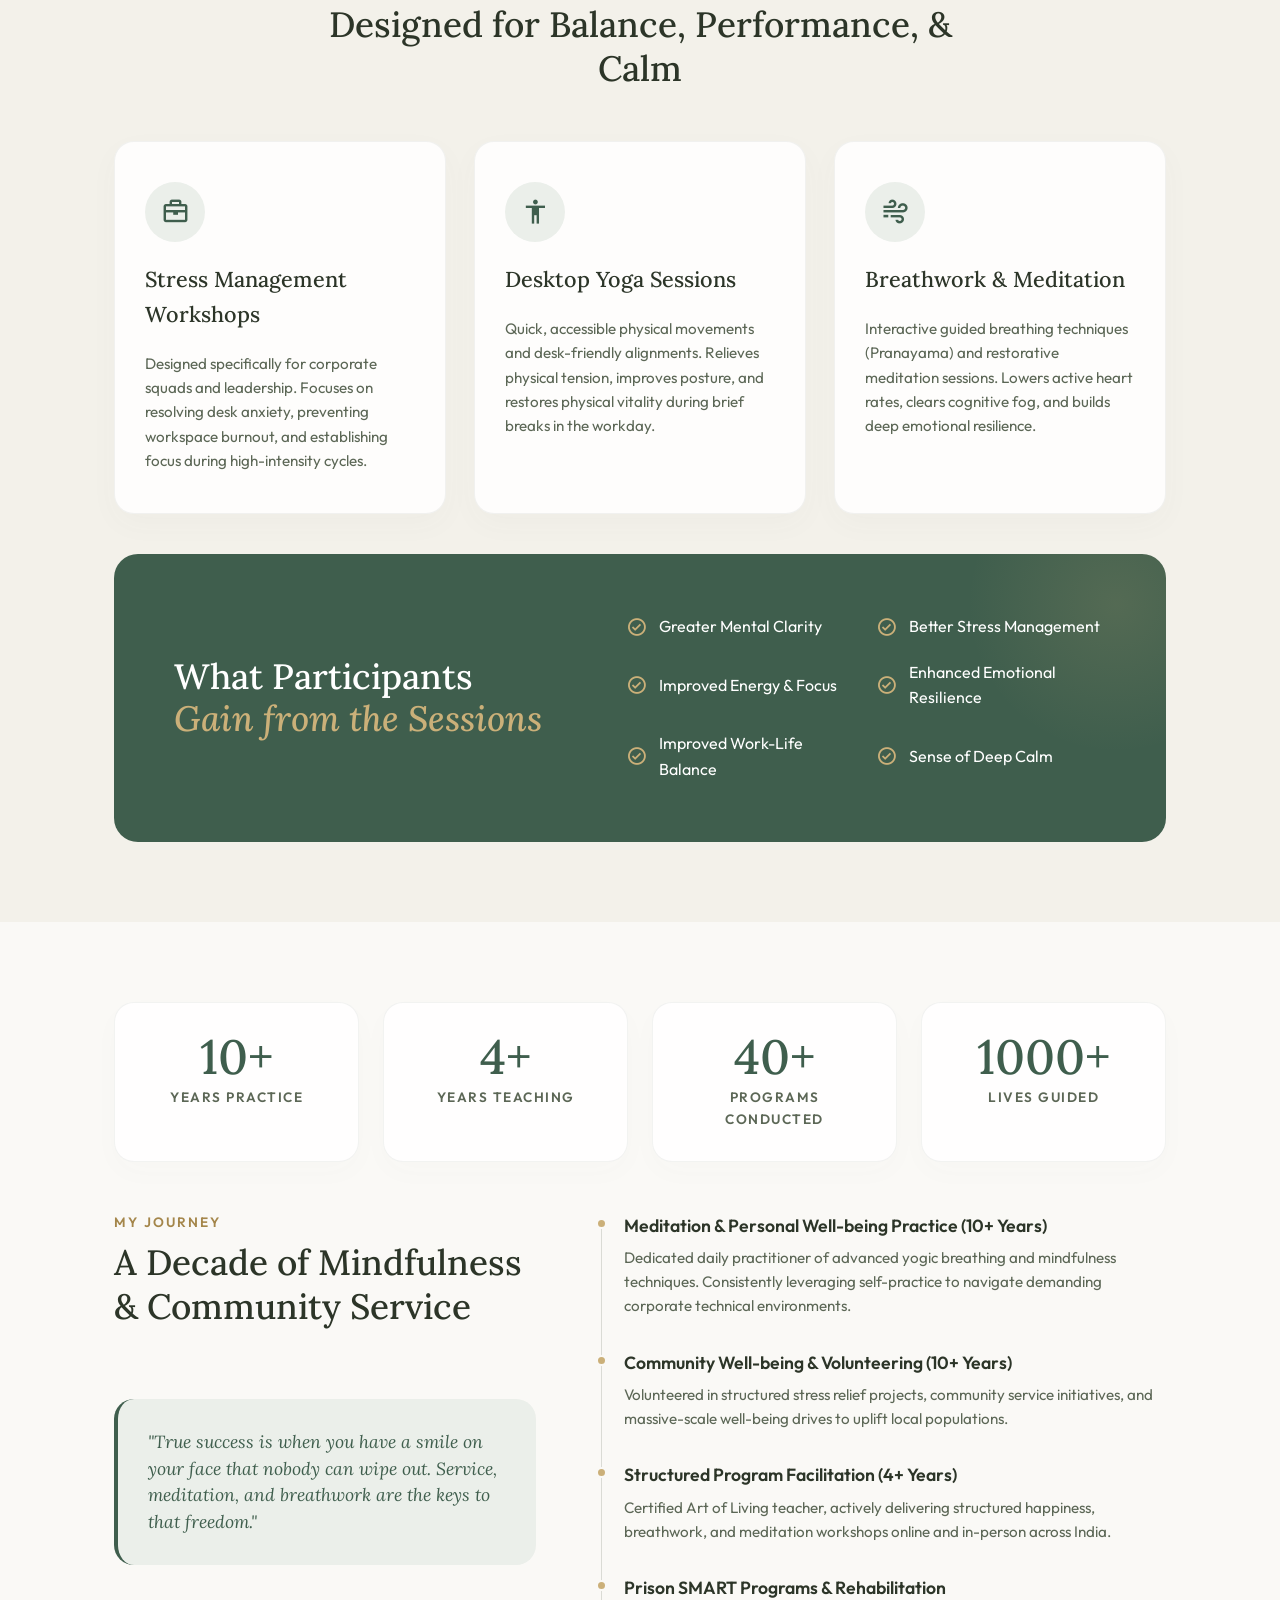
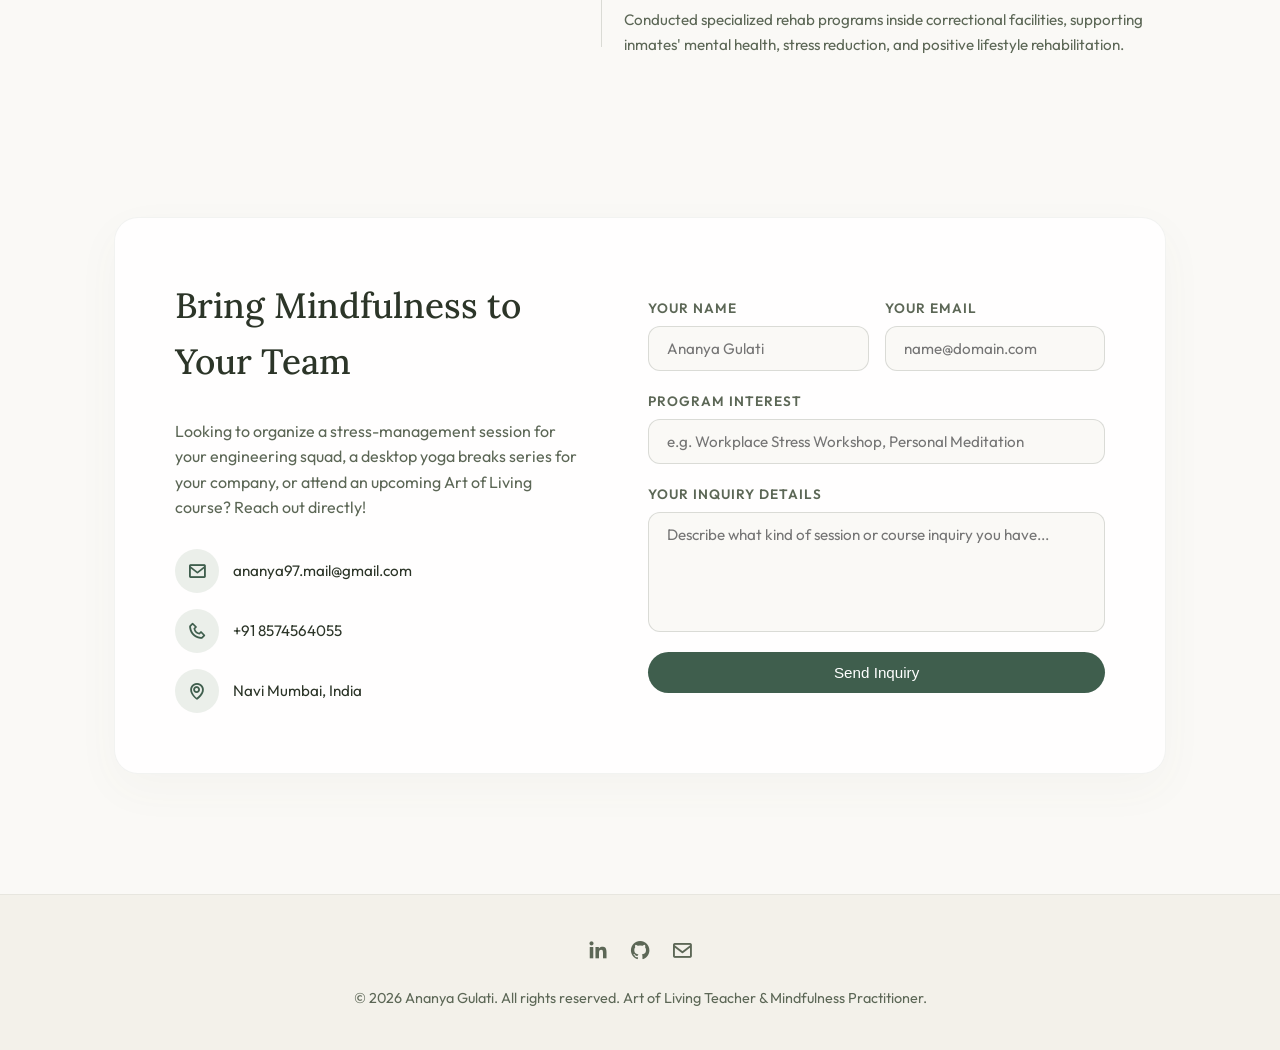
==== commit e48ed6e7: "Update avatar image to the light blue jacket profile photo on both main page and wellness page" ====
--- a/wellness.html
+++ b/wellness.html
@@ -5,6 +5,7 @@
     <meta name="viewport" content="width=device-width, initial-scale=1.0">
     <meta name="description" content="Ananya Gulati - Stress Management Facilitator, Meditation Trainer & Art of Living Teacher. Learn mindfulness, breathwork, and workplace stress relief.">
     <title>Ananya Gulati | Meditation Trainer & Art of Living Teacher</title>
+    <link rel="icon" href="data:image/svg+xml,<svg xmlns=%22http://www.w3.org/2000/svg%22 viewBox=%220 0 100 100%22><text y=%22.9em%22 font-size=%2290%22>🪷</text></svg>">
     
     <!-- Fonts & Icons -->
     <link rel="preconnect" href="https://fonts.googleapis.com">
@@ -921,7 +922,7 @@
                     
                     <div class="hero-image-container">
                         <div class="hero-image-wrapper">
-                            <img src="https://avatars.githubusercontent.com/u/18749212?v=4" alt="Ananya Gulati" class="hero-image">
+                            <img src="profile.png" alt="Ananya Gulati" class="hero-image">
                         </div>
                         
                         <!-- Art of Living logo badge -->
